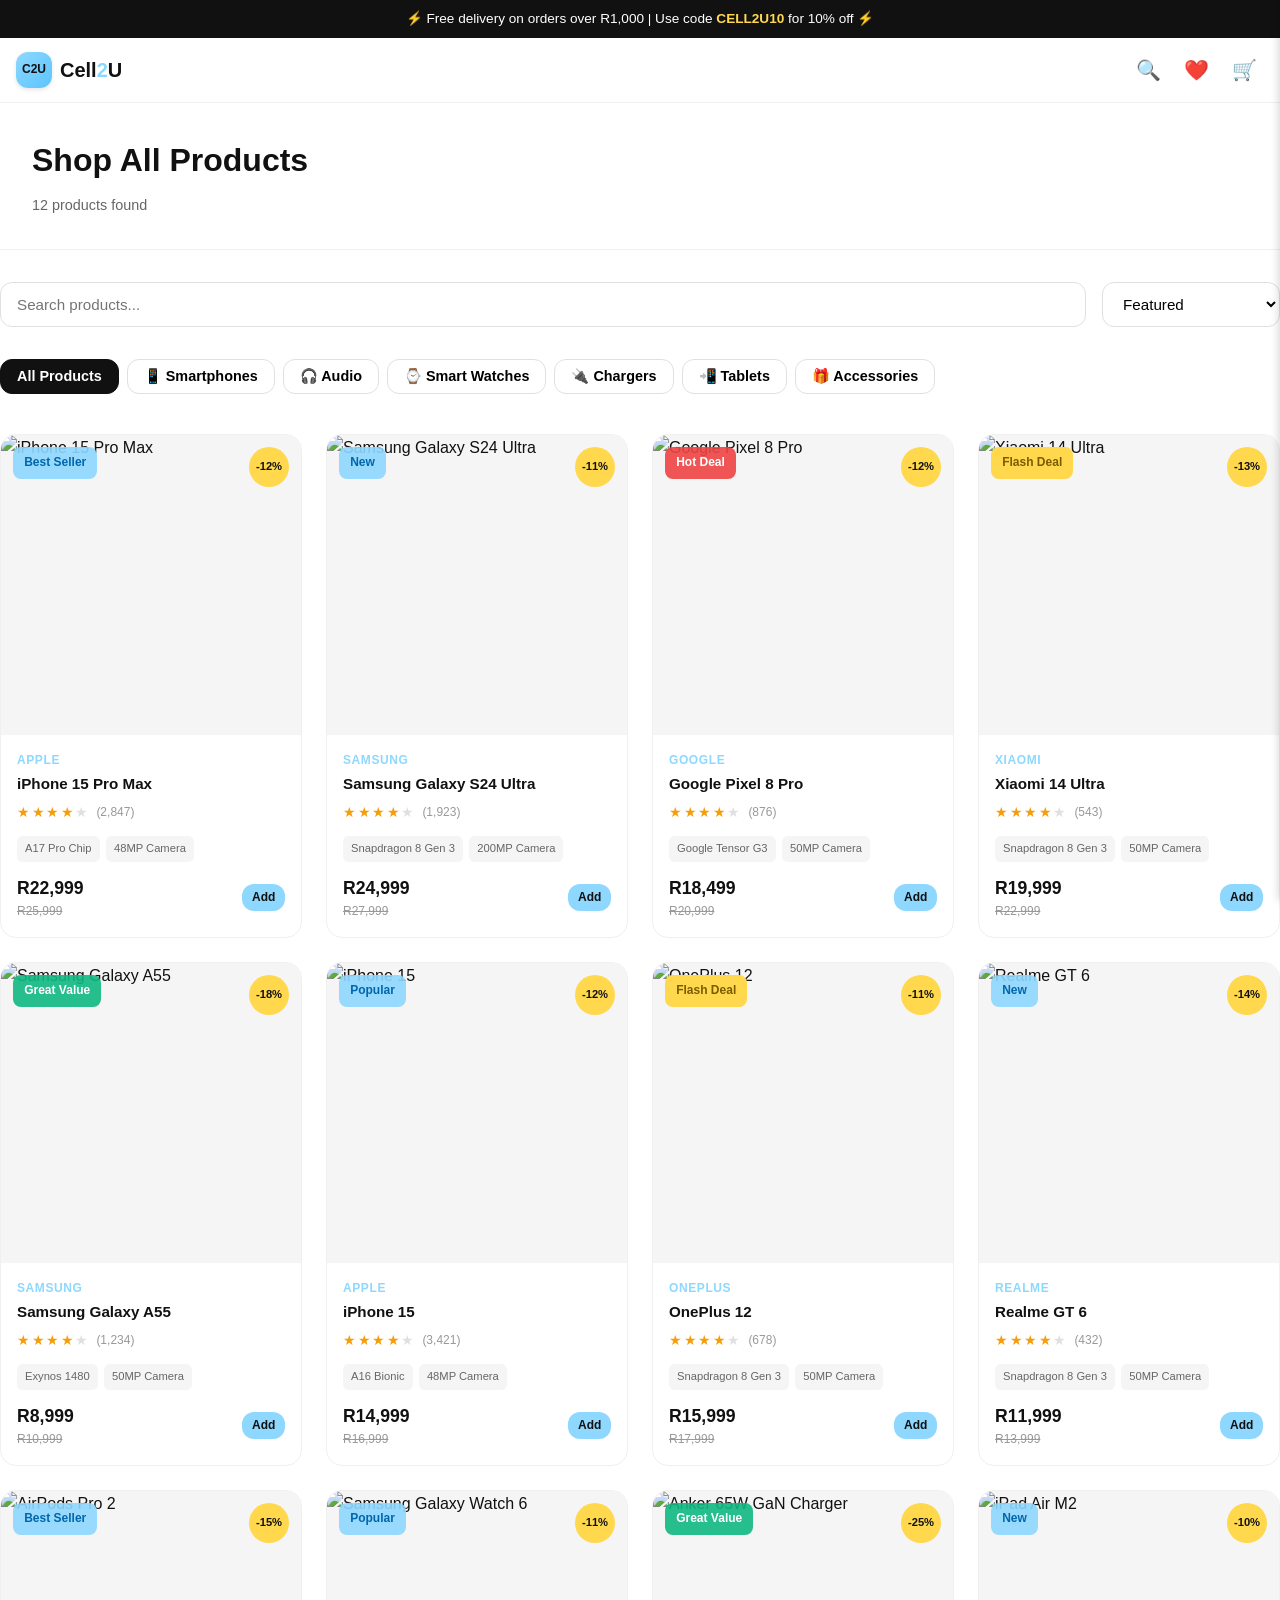
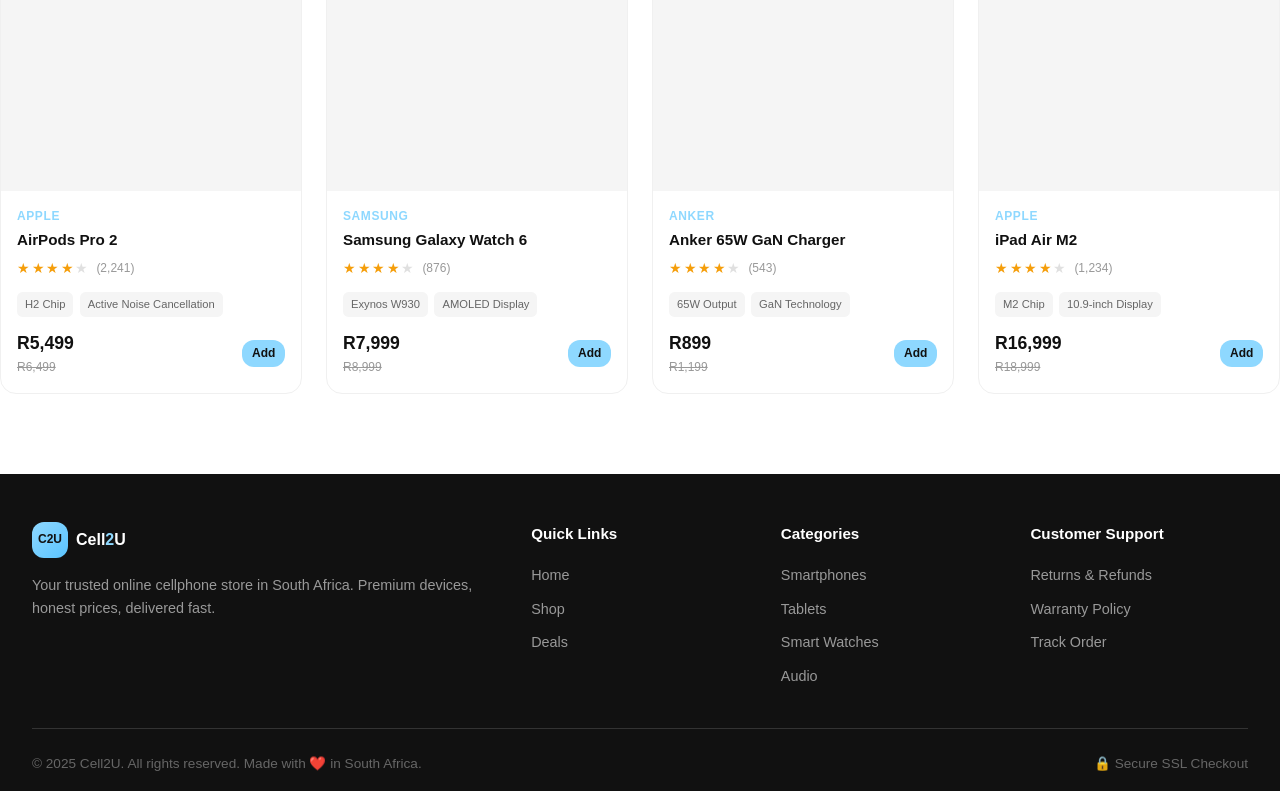
==== checkout.html @ 6183c6ac "Add vanilla Cell2U storefront for GitHub Pages" ====
<!DOCTYPE html>
<html lang="en">
<head>
  <meta charset="UTF-8">
  <meta name="viewport" content="width=device-width, initial-scale=1.0">
  <title>Checkout | Cell2U</title>
  <link rel="stylesheet" href="css/styles.css">
</head>
<body style="background-color:#F8F9FB;">

  <!-- Checkout Header -->
  <div class="checkout-header">
    <div class="container" style="display:flex; justify-content:space-between; align-items:center;">
      <a href="index.html" class="logo">
        <div class="logo-icon">C2U</div>
        <span class="logo-text">Cell<span class="highlight">2</span>U</span>
      </a>
      <a href="shop.html" style="font-size:0.9rem; font-weight:600; color:var(--text-grey); text-decoration:none;">← Back to Shop</a>
    </div>
  </div>

  <div class="container checkout-container">
    <h1>Checkout</h1>

    <!-- Step indicator -->
    <div class="step-indicator">
      <div class="step">
        <div class="step-circle active">1</div>
        <div class="step-label active">Details</div>
        <div class="step-connector"></div>
      </div>
      <div class="step">
        <div class="step-circle inactive">2</div>
        <div class="step-label">Shipping</div>
        <div class="step-connector"></div>
      </div>
      <div class="step">
        <div class="step-circle inactive">3</div>
        <div class="step-label">Payment</div>
        <div class="step-connector"></div>
      </div>
      <div class="step">
        <div class="step-circle inactive">4</div>
        <div class="step-label">Review</div>
      </div>
    </div>

    <div class="checkout-grid">
      <!-- Form container -->
      <div class="checkout-form" id="checkout-form-container">
        <!-- Step 1: Details -->
        <div class="checkout-step-content" id="step-1">
          <div class="form-section-title">Customer Details</div>
          <div class="form-row-2">
            <div class="form-group">
              <label>First Name</label>
              <input type="text" placeholder="John" required>
            </div>
            <div class="form-group">
              <label>Last Name</label>
              <input type="text" placeholder="Doe" required>
            </div>
          </div>
          <div class="form-group">
            <label>Email Address</label>
            <input type="email" placeholder="john@email.com" required>
          </div>
          <div class="form-group">
            <label>Phone Number</label>
            <input type="tel" placeholder="+27 82 123 4567" required>
          </div>
        </div>

        <!-- Step 2: Shipping -->
        <div class="checkout-step-content" id="step-2" style="display:none;">
          <div class="form-section-title">Shipping Address</div>
          <div class="form-group">
            <label>Street Address</label>
            <input type="text" placeholder="123 Main Street">
          </div>
          <div class="form-row-2">
            <div class="form-group">
              <label>City</label>
              <input type="text" placeholder="Johannesburg">
            </div>
            <div class="form-group">
              <label>Province</label>
              <select style="width:100%; padding:0.75rem; border:1px solid var(--border-grey); border-radius:0.75rem; background:white;">
                <option>Gauteng</option>
                <option>Western Cape</option>
                <option>KwaZulu-Natal</option>
                <option>Eastern Cape</option>
              </select>
            </div>
          </div>
          <div class="form-group">
            <label>Postal Code</label>
            <input type="text" placeholder="2000">
          </div>
        </div>

        <!-- Step 3: Payment Simulation -->
        <div class="checkout-step-content" id="step-3" style="display:none;">
          <div class="form-section-title">Payment Information (Simulation)</div>
          <div class="form-group">
            <label>Card Number</label>
            <input type="text" placeholder="4242 4242 4242 4242">
          </div>
          <div class="form-row-2">
            <div class="form-group">
              <label>Expiry Date</label>
              <input type="text" placeholder="MM/YY">
            </div>
            <div class="form-group">
              <label>CVV</label>
              <input type="text" placeholder="123">
            </div>
          </div>
          <div style="background:#dcfce7; color:#16a34a; padding:0.75rem; border-radius:0.75rem; font-size:0.85rem; margin-top:1rem;">
            🔒 Secure SSL Simulation. No real charges will be made.
          </div>
        </div>

        <!-- Step 4: Review -->
        <div class="checkout-step-content" id="step-4" style="display:none;">
          <div class="form-section-title">Order Review</div>
          <p style="color:var(--text-grey); font-size:0.9rem; margin-bottom:1rem;">Please review your items and details before placing your order.</p>
          <div style="background:#f9f9f9; padding:1rem; border-radius:0.75rem; font-size:0.9rem;">
            <p><strong>Delivery:</strong> Standard Nationwide Delivery (2–4 business days)</p>
            <p><strong>Payment Method:</strong> Simulated Credit Card</p>
          </div>
        </div>

        <!-- Actions -->
        <div class="checkout-actions">
          <button class="btn btn-secondary" id="checkout-back-btn" style="display:none;">Back</button>
          <button class="btn btn-primary" id="checkout-next-btn">Continue</button>
        </div>
      </div>

      <!-- Summary sidebar -->
      <div class="checkout-summary">
        <div class="summary-title">Order Summary</div>
        <div class="summary-items" id="checkout-summary-items"></div>
        <div class="summary-divider"></div>
        <div class="summary-row"><span>Subtotal</span><span id="checkout-subtotal">R0</span></div>
        <div class="summary-row"><span>Shipping</span><span id="checkout-shipping">R0</span></div>
        <div class="summary-row total"><span>Total</span><span id="checkout-total">R0</span></div>
      </div>
    </div>
  </div>

  <script src="js/app.js"></script>
</body>
</html>
---- css/styles.css ----
/* Cell2U Vanilla HTML/CSS/JS - Clean Commerce Kinetics Design */
/* Brand Colors: Baby Blue #8ED8FF | Yellow #FFD84D | Dark #111111 */

:root {
  --primary-blue: #8ED8FF;
  --primary-blue-dark: #6CCFFF;
  --accent-yellow: #FFD84D;
  --dark: #111111;
  --light-grey: #F8F9FB;
  --border-grey: #E0E0E0;
  --text-grey: #666666;
  --success-green: #10B981;
  --warning-orange: #F59E0B;
  --error-red: #EF4444;
  --font-display: 'Segoe UI', Tahoma, Geneva, Verdana, sans-serif;
  --font-body: -apple-system, BlinkMacSystemFont, 'Segoe UI', Roboto, sans-serif;
}

* {
  margin: 0;
  padding: 0;
  box-sizing: border-box;
}

html {
  scroll-behavior: smooth;
}

body {
  font-family: var(--font-body);
  color: var(--dark);
  background-color: #ffffff;
  line-height: 1.6;
}

/* ===== UTILITIES ===== */
.container {
  max-width: 1280px;
  margin: 0 auto;
  padding: 0 1rem;
}

@media (min-width: 640px) {
  .container {
    padding: 0 1.5rem;
  }
}

@media (min-width: 1024px) {
  .container {
    padding: 0 2rem;
  }
}

.btn {
  display: inline-flex;
  align-items: center;
  gap: 0.5rem;
  padding: 0.75rem 1.5rem;
  border: none;
  border-radius: 0.75rem;
  font-weight: 600;
  cursor: pointer;
  transition: all 0.2s ease;
  text-decoration: none;
  font-size: 0.95rem;
}

.btn:active {
  transform: scale(0.97);
}

.btn-primary {
  background-color: var(--primary-blue);
  color: var(--dark);
}

.btn-primary:hover {
  background-color: var(--primary-blue-dark);
}

.btn-dark {
  background-color: var(--dark);
  color: white;
}

.btn-dark:hover {
  background-color: #2B2B2B;
}

.btn-yellow {
  background-color: var(--accent-yellow);
  color: var(--dark);
}

.btn-yellow:hover {
  background-color: #FFC107;
}

.btn-sm {
  padding: 0.5rem 1rem;
  font-size: 0.85rem;
}

.text-center {
  text-align: center;
}

.flex {
  display: flex;
}

.flex-col {
  flex-direction: column;
}

.items-center {
  align-items: center;
}

.justify-between {
  justify-content: space-between;
}

.gap-2 {
  gap: 0.5rem;
}

.gap-3 {
  gap: 0.75rem;
}

.gap-4 {
  gap: 1rem;
}

.mb-2 {
  margin-bottom: 0.5rem;
}

.mb-3 {
  margin-bottom: 0.75rem;
}

.mb-4 {
  margin-bottom: 1rem;
}

.mb-6 {
  margin-bottom: 1.5rem;
}

.mt-4 {
  margin-top: 1rem;
}

.py-4 {
  padding: 1rem 0;
}

.py-8 {
  padding: 2rem 0;
}

.py-12 {
  padding: 3rem 0;
}

.px-4 {
  padding: 0 1rem;
}

.rounded {
  border-radius: 0.5rem;
}

.rounded-lg {
  border-radius: 0.75rem;
}

.rounded-xl {
  border-radius: 1rem;
}

.rounded-2xl {
  border-radius: 1.25rem;
}

.shadow-sm {
  box-shadow: 0 1px 2px rgba(0, 0, 0, 0.05);
}

.shadow {
  box-shadow: 0 1px 3px rgba(0, 0, 0, 0.1);
}

.shadow-lg {
  box-shadow: 0 10px 15px rgba(0, 0, 0, 0.1);
}

.hidden {
  display: none !important;
}

.line-clamp-2 {
  display: -webkit-box;
  -webkit-line-clamp: 2;
  -webkit-box-orient: vertical;
  overflow: hidden;
}

/* ===== HEADER / NAVBAR ===== */
.announcement-bar {
  background-color: var(--dark);
  color: white;
  padding: 0.5rem;
  text-align: center;
  font-size: 0.85rem;
  display: flex;
  align-items: center;
  justify-content: center;
  gap: 0.5rem;
}

.announcement-bar .highlight {
  color: var(--accent-yellow);
  font-weight: 700;
}

nav {
  position: sticky;
  top: 0;
  z-index: 50;
  background-color: white;
  border-bottom: 1px solid #f0f0f0;
  transition: all 0.3s ease;
}

nav.scrolled {
  box-shadow: 0 2px 8px rgba(0, 0, 0, 0.08);
}

.navbar {
  display: flex;
  align-items: center;
  justify-content: space-between;
  height: 4rem;
  padding: 0 1rem;
}

.logo {
  display: flex;
  align-items: center;
  gap: 0.5rem;
  text-decoration: none;
  color: var(--dark);
  font-weight: 900;
  font-size: 1.25rem;
}

.logo-icon {
  width: 2.25rem;
  height: 2.25rem;
  background: linear-gradient(135deg, var(--primary-blue) 0%, #5BC4FF 100%);
  border-radius: 0.75rem;
  display: flex;
  align-items: center;
  justify-content: center;
  color: var(--dark);
  font-weight: 900;
  font-size: 0.75rem;
  box-shadow: 0 2px 4px rgba(0, 0, 0, 0.1);
}

.logo-text {
  font-family: var(--font-display);
  font-weight: 900;
}

.logo-text .highlight {
  color: var(--primary-blue);
}

.nav-links {
  display: none;
  list-style: none;
  gap: 0.5rem;
}

.nav-links.active {
  display: flex;
}

.nav-links a {
  padding: 0.5rem 1rem;
  text-decoration: none;
  color: var(--text-grey);
  font-weight: 500;
  border-radius: 0.5rem;
  transition: all 0.2s;
  font-size: 0.9rem;
}

.nav-links a:hover {
  color: var(--dark);
  background-color: #f5f5f5;
}

.nav-links a.deals {
  color: var(--dark);
}

.nav-actions {
  display: flex;
  align-items: center;
  gap: 0.5rem;
}

.nav-btn {
  width: 2.5rem;
  height: 2.5rem;
  border: none;
  background: none;
  cursor: pointer;
  display: flex;
  align-items: center;
  justify-content: center;
  font-size: 1.25rem;
  border-radius: 0.75rem;
  transition: all 0.2s;
}

.nav-btn:hover {
  background-color: #f0f0f0;
}

.cart-badge {
  position: absolute;
  top: -8px;
  right: -8px;
  background-color: var(--error-red);
  color: white;
  width: 1.25rem;
  height: 1.25rem;
  border-radius: 50%;
  display: flex;
  align-items: center;
  justify-content: center;
  font-size: 0.7rem;
  font-weight: 700;
}

.search-bar {
  display: none;
  position: absolute;
  top: 100%;
  left: 0;
  right: 0;
  background-color: white;
  padding: 1rem;
  border-bottom: 1px solid #f0f0f0;
}

.search-bar.active {
  display: block;
}

.search-bar input {
  width: 100%;
  padding: 0.75rem;
  border: 1px solid var(--border-grey);
  border-radius: 0.75rem;
  font-size: 0.95rem;
}

.mobile-menu-btn {
  display: none;
}

@media (max-width: 1024px) {
  .nav-links {
    display: none;
    position: absolute;
    top: 100%;
    left: 0;
    right: 0;
    background-color: white;
    flex-direction: column;
    border-bottom: 1px solid #f0f0f0;
    padding: 1rem;
  }

  .nav-links.active {
    display: flex;
  }

  .mobile-menu-btn {
    display: block;
  }
}

/* ===== HERO SECTION ===== */
.hero {
  background: linear-gradient(135deg, #ffffff 0%, #F0F9FF 100%);
  padding: 3rem 1rem;
  min-height: 600px;
  display: flex;
  align-items: center;
}

.hero-content {
  display: grid;
  grid-template-columns: 1fr 1fr;
  gap: 2rem;
  align-items: center;
}

.hero-text h1 {
  font-family: var(--font-display);
  font-size: 3rem;
  font-weight: 900;
  line-height: 1.1;
  margin-bottom: 1rem;
  color: var(--dark);
}

.hero-text h1 .highlight {
  color: var(--primary-blue);
}

.hero-text p {
  font-size: 1.1rem;
  color: var(--text-grey);
  margin-bottom: 2rem;
  max-width: 500px;
}

.hero-ctas {
  display: flex;
  gap: 1rem;
  margin-bottom: 2rem;
  flex-wrap: wrap;
}

.hero-badges {
  display: flex;
  gap: 0.75rem;
  flex-wrap: wrap;
}

.badge {
  display: flex;
  align-items: center;
  gap: 0.5rem;
  padding: 0.5rem 1rem;
  border-radius: 0.75rem;
  font-size: 0.85rem;
  font-weight: 600;
}

.badge-blue {
  background-color: rgba(142, 216, 255, 0.2);
  color: #0099CC;
}

.badge-green {
  background-color: rgba(16, 185, 129, 0.2);
  color: var(--success-green);
}

.badge-yellow {
  background-color: rgba(255, 216, 77, 0.3);
  color: #B8860B;
}

.hero-image {
  display: flex;
  align-items: center;
  justify-content: center;
  position: relative;
  height: 400px;
}

.hero-image img {
  max-width: 100%;
  max-height: 100%;
  object-fit: contain;
  animation: float 3s ease-in-out infinite;
}

@keyframes float {
  0%, 100% {
    transform: translateY(0px);
  }
  50% {
    transform: translateY(-8px);
  }
}

.stat-card {
  position: absolute;
  background-color: white;
  border-radius: 1rem;
  padding: 0.75rem;
  box-shadow: 0 4px 12px rgba(0, 0, 0, 0.1);
  border: 1px solid #f0f0f0;
  display: flex;
  align-items: center;
  gap: 0.5rem;
  font-size: 0.85rem;
}

.stat-card.top-left {
  top: 20px;
  left: 0;
  animation: float-delay 3.5s ease-in-out infinite;
}

.stat-card.bottom-right {
  bottom: 20px;
  right: 0;
  animation: float-delay-2 4s ease-in-out infinite;
}

.stat-card.deal {
  background-color: var(--accent-yellow);
  color: var(--dark);
  right: 20px;
  top: 50%;
  transform: translateY(-50%);
  animation: float 3s ease-in-out infinite;
}

@keyframes float-delay {
  0%, 100% {
    transform: translateY(0px);
  }
  50% {
    transform: translateY(-8px);
  }
}

@keyframes float-delay-2 {
  0%, 100% {
    transform: translateY(0px);
  }
  50% {
    transform: translateY(-8px);
  }
}

@media (max-width: 768px) {
  .hero-content {
    grid-template-columns: 1fr;
  }

  .hero-text h1 {
    font-size: 2rem;
  }

  .hero-image {
    height: 300px;
  }
}

/* ===== TRUST BAR ===== */
.trust-bar {
  background-color: white;
  border-bottom: 1px solid #f0f0f0;
  padding: 1rem;
}

.trust-items {
  display: flex;
  gap: 2rem;
  overflow-x: auto;
  padding: 0 1rem;
}

.trust-item {
  display: flex;
  align-items: center;
  gap: 0.5rem;
  white-space: nowrap;
  font-size: 0.85rem;
  font-weight: 500;
  color: var(--text-grey);
  flex-shrink: 0;
}

.trust-item-icon {
  font-size: 1.1rem;
}

/* ===== SECTION HEADER ===== */
.section-header {
  display: flex;
  align-items: flex-end;
  justify-content: space-between;
  margin-bottom: 2rem;
}

.section-header-text h2 {
  font-family: var(--font-display);
  font-size: 2rem;
  font-weight: 900;
  color: var(--dark);
  margin-bottom: 0.5rem;
}

.section-label {
  display: flex;
  align-items: center;
  gap: 0.5rem;
  font-size: 0.75rem;
  font-weight: 700;
  color: var(--primary-blue);
  text-transform: uppercase;
  letter-spacing: 0.05em;
  margin-bottom: 0.5rem;
}

.section-header-action {
  display: flex;
  align-items: center;
  gap: 0.5rem;
  text-decoration: none;
  color: var(--text-grey);
  font-weight: 600;
  font-size: 0.9rem;
  transition: all 0.2s;
}

.section-header-action:hover {
  color: var(--primary-blue);
}

/* ===== PRODUCT GRID ===== */
.grid {
  display: grid;
  gap: 1.5rem;
}

.grid-2 {
  grid-template-columns: repeat(auto-fill, minmax(250px, 1fr));
}

.grid-3 {
  grid-template-columns: repeat(auto-fill, minmax(300px, 1fr));
}

.grid-4 {
  grid-template-columns: repeat(auto-fill, minmax(280px, 1fr));
}

@media (max-width: 768px) {
  .grid-2,
  .grid-3,
  .grid-4 {
    grid-template-columns: repeat(2, 1fr);
  }
}

@media (max-width: 480px) {
  .grid-2,
  .grid-3,
  .grid-4 {
    grid-template-columns: 1fr;
  }
}

/* ===== PRODUCT CARD ===== */
.product-card {
  background-color: white;
  border: 1px solid #f0f0f0;
  border-radius: 1rem;
  overflow: hidden;
  transition: all 0.2s;
  cursor: pointer;
  position: relative;
}

.product-card:hover {
  transform: translateY(-4px);
  box-shadow: 0 10px 20px rgba(0, 0, 0, 0.1);
}

.product-image {
  position: relative;
  aspect-ratio: 1;
  background-color: #f5f5f5;
  overflow: hidden;
  display: flex;
  align-items: center;
  justify-content: center;
}

.product-image img {
  width: 100%;
  height: 100%;
  object-fit: cover;
  transition: transform 0.3s;
}

.product-card:hover .product-image img {
  transform: scale(1.05);
}

.product-badge {
  position: absolute;
  top: 0.75rem;
  left: 0.75rem;
  padding: 0.4rem 0.7rem;
  border-radius: 0.5rem;
  font-size: 0.75rem;
  font-weight: 700;
  display: flex;
  align-items: center;
  gap: 0.25rem;
}

.badge-blue-bg {
  background-color: rgba(142, 216, 255, 0.9);
  color: #0066AA;
}

.badge-red-bg {
  background-color: rgba(239, 68, 68, 0.9);
  color: white;
}

.badge-green-bg {
  background-color: rgba(16, 185, 129, 0.9);
  color: white;
}

.badge-yellow-bg {
  background-color: var(--accent-yellow);
  color: #7A5C00;
}

.product-discount {
  position: absolute;
  top: 0.75rem;
  right: 0.75rem;
  width: 2.5rem;
  height: 2.5rem;
  background-color: var(--accent-yellow);
  border-radius: 50%;
  display: flex;
  align-items: center;
  justify-content: center;
  font-size: 0.7rem;
  font-weight: 900;
  color: var(--dark);
}

.product-wishlist {
  position: absolute;
  top: 3.5rem;
  right: 0.75rem;
  width: 2rem;
  height: 2rem;
  background-color: rgba(255, 255, 255, 0.8);
  border: none;
  border-radius: 50%;
  cursor: pointer;
  display: flex;
  align-items: center;
  justify-content: center;
  font-size: 1rem;
  opacity: 0;
  transition: all 0.2s;
}

.product-card:hover .product-wishlist {
  opacity: 1;
}

.product-wishlist:hover {
  background-color: rgba(239, 68, 68, 0.1);
  color: var(--error-red);
}

.product-wishlist.active {
  background-color: rgba(239, 68, 68, 0.1);
  color: var(--error-red);
}

.product-info {
  padding: 1rem;
}

.product-brand {
  font-size: 0.75rem;
  font-weight: 700;
  color: var(--primary-blue);
  text-transform: uppercase;
  letter-spacing: 0.05em;
  margin-bottom: 0.25rem;
}

.product-name {
  font-family: var(--font-display);
  font-weight: 700;
  font-size: 0.95rem;
  color: var(--dark);
  margin-bottom: 0.5rem;
  line-height: 1.3;
}

.product-rating {
  display: flex;
  align-items: center;
  gap: 0.5rem;
  margin-bottom: 0.75rem;
  font-size: 0.85rem;
}

.stars {
  display: flex;
  gap: 0.1rem;
}

.star {
  font-size: 0.85rem;
}

.star.filled {
  color: var(--warning-orange);
}

.star.empty {
  color: #e0e0e0;
}

.product-specs {
  display: flex;
  flex-wrap: wrap;
  gap: 0.4rem;
  margin-bottom: 0.75rem;
}

.spec-tag {
  font-size: 0.7rem;
  background-color: #f5f5f5;
  color: var(--text-grey);
  padding: 0.25rem 0.5rem;
  border-radius: 0.35rem;
}

.product-footer {
  display: flex;
  align-items: center;
  justify-content: space-between;
  gap: 0.5rem;
}

.product-price {
  display: flex;
  flex-direction: column;
}

.price-current {
  font-family: var(--font-display);
  font-weight: 900;
  font-size: 1.1rem;
  color: var(--dark);
}

.price-original {
  font-size: 0.75rem;
  color: #999;
  text-decoration: line-through;
}

.product-add-btn {
  padding: 0.4rem 0.6rem;
  font-size: 0.75rem;
  white-space: nowrap;
}

/* ===== CATEGORIES SECTION ===== */
.categories-grid {
  display: grid;
  grid-template-columns: repeat(auto-fit, minmax(140px, 1fr));
  gap: 1rem;
}

.category-card {
  text-align: center;
  padding: 1.5rem 1rem;
  border-radius: 1rem;
  cursor: pointer;
  transition: all 0.2s;
  border: 2px solid transparent;
}

.category-card:hover {
  transform: translateY(-2px);
}

.category-icon {
  font-size: 2.5rem;
  margin-bottom: 0.5rem;
}

.category-name {
  font-weight: 600;
  font-size: 0.9rem;
  color: var(--dark);
}

.category-blue {
  background-color: rgba(142, 216, 255, 0.15);
}

.category-purple {
  background-color: rgba(168, 85, 247, 0.15);
}

.category-green {
  background-color: rgba(16, 185, 129, 0.15);
}

.category-yellow {
  background-color: rgba(255, 216, 77, 0.15);
}

.category-pink {
  background-color: rgba(236, 72, 153, 0.15);
}

.category-orange {
  background-color: rgba(245, 158, 11, 0.15);
}

/* ===== BRANDS SECTION ===== */
.brands-grid {
  display: grid;
  grid-template-columns: repeat(auto-fit, minmax(120px, 1fr));
  gap: 1rem;
}

.brand-item {
  display: flex;
  align-items: center;
  justify-content: center;
  padding: 1.5rem;
  background-color: #f9f9f9;
  border-radius: 1rem;
  border: 1px solid #f0f0f0;
  font-size: 2rem;
  cursor: pointer;
  transition: all 0.2s;
}

.brand-item:hover {
  background-color: #f0f0f0;
  border-color: var(--primary-blue);
}

/* ===== FLASH DEALS SECTION ===== */
.flash-deals {
  background: linear-gradient(135deg, var(--accent-yellow) 0%, #FFC107 100%);
  border-radius: 1.5rem;
  padding: 2rem;
  color: var(--dark);
  margin: 2rem 0;
}

.flash-deals-header {
  display: flex;
  align-items: center;
  justify-content: space-between;
  margin-bottom: 1.5rem;
}

.flash-deals-title {
  display: flex;
  align-items: center;
  gap: 0.75rem;
  font-family: var(--font-display);
  font-size: 1.5rem;
  font-weight: 900;
}

.countdown {
  display: flex;
  gap: 0.5rem;
  font-weight: 700;
  font-size: 0.9rem;
}

.countdown-item {
  background-color: rgba(0, 0, 0, 0.1);
  padding: 0.4rem 0.6rem;
  border-radius: 0.4rem;
  min-width: 2.5rem;
  text-align: center;
}

.flash-deals-grid {
  display: grid;
  grid-template-columns: repeat(auto-fit, minmax(200px, 1fr));
  gap: 1rem;
}

/* ===== WHY SHOP WITH US ===== */
.features-grid {
  display: grid;
  grid-template-columns: repeat(auto-fit, minmax(200px, 1fr));
  gap: 2rem;
}

.feature-card {
  text-align: center;
}

.feature-icon {
  font-size: 2.5rem;
  margin-bottom: 1rem;
}

.feature-title {
  font-family: var(--font-display);
  font-weight: 700;
  font-size: 1rem;
  margin-bottom: 0.5rem;
  color: var(--dark);
}

.feature-desc {
  font-size: 0.85rem;
  color: var(--text-grey);
  line-height: 1.5;
}

/* ===== REVIEWS SECTION ===== */
.reviews-grid {
  display: grid;
  grid-template-columns: repeat(auto-fit, minmax(250px, 1fr));
  gap: 1.5rem;
}

.review-card {
  background-color: #f9f9f9;
  padding: 1.5rem;
  border-radius: 1rem;
  border: 1px solid #f0f0f0;
}

.review-stars {
  display: flex;
  gap: 0.2rem;
  margin-bottom: 0.75rem;
}

.review-text {
  font-size: 0.9rem;
  color: var(--text-grey);
  margin-bottom: 1rem;
  line-height: 1.6;
}

.review-author {
  display: flex;
  align-items: center;
  gap: 0.75rem;
}

.review-avatar {
  width: 2.5rem;
  height: 2.5rem;
  border-radius: 50%;
  background-color: var(--primary-blue);
  display: flex;
  align-items: center;
  justify-content: center;
  color: white;
  font-weight: 700;
  font-size: 0.9rem;
}

.review-info h4 {
  font-weight: 700;
  font-size: 0.9rem;
  margin-bottom: 0.2rem;
}

.review-info p {
  font-size: 0.75rem;
  color: #999;
}

/* ===== NEWSLETTER SECTION ===== */
.newsletter {
  background: linear-gradient(135deg, var(--primary-blue) 0%, #5BC4FF 100%);
  border-radius: 1.5rem;
  padding: 3rem 2rem;
  text-align: center;
  color: var(--dark);
  margin: 3rem 0;
}

.newsletter h2 {
  font-family: var(--font-display);
  font-size: 1.8rem;
  font-weight: 900;
  margin-bottom: 0.5rem;
}

.newsletter p {
  margin-bottom: 1.5rem;
  opacity: 0.9;
}

.newsletter-form {
  display: flex;
  gap: 0.5rem;
  max-width: 500px;
  margin: 0 auto;
  flex-wrap: wrap;
  justify-content: center;
}

.newsletter-form input {
  flex: 1;
  min-width: 250px;
  padding: 0.75rem 1rem;
  border: none;
  border-radius: 0.75rem;
  font-size: 0.95rem;
}

.newsletter-form button {
  padding: 0.75rem 1.5rem;
}

/* ===== APP BANNER ===== */
.app-banner {
  background-color: var(--dark);
  border-radius: 1.5rem;
  padding: 2rem;
  color: white;
  display: grid;
  grid-template-columns: 1fr 1fr;
  gap: 2rem;
  align-items: center;
  margin: 3rem 0;
}

.app-banner-text h3 {
  font-family: var(--font-display);
  font-size: 1.5rem;
  font-weight: 900;
  margin-bottom: 0.5rem;
}

.app-banner-text p {
  opacity: 0.9;
  margin-bottom: 1rem;
}

.app-buttons {
  display: flex;
  gap: 0.75rem;
  flex-wrap: wrap;
}

.app-button {
  display: flex;
  align-items: center;
  gap: 0.5rem;
  padding: 0.6rem 1rem;
  background-color: white;
  color: var(--dark);
  border: none;
  border-radius: 0.5rem;
  cursor: pointer;
  font-weight: 600;
  font-size: 0.85rem;
  transition: all 0.2s;
}

.app-button:hover {
  background-color: #f0f0f0;
}

.app-image {
  text-align: center;
  font-size: 4rem;
}

@media (max-width: 768px) {
  .app-banner {
    grid-template-columns: 1fr;
  }

  .app-image {
    display: none;
  }
}

/* ===== CONTACT SECTION ===== */
.contact-section {
  padding: 3rem 0;
}

.contact-grid {
  display: grid;
  grid-template-columns: 1fr 1fr;
  gap: 2rem;
  margin-bottom: 2rem;
}

.contact-info-list {
  display: flex;
  flex-direction: column;
  gap: 1rem;
}

.contact-info-item {
  display: flex;
  gap: 1rem;
  padding: 1rem;
  background-color: #f9f9f9;
  border-radius: 1rem;
  border: 1px solid #f0f0f0;
  transition: all 0.2s;
}

.contact-info-item:hover {
  background-color: rgba(142, 216, 255, 0.1);
  border-color: var(--primary-blue);
}

.contact-icon {
  font-size: 1.5rem;
  width: 2.5rem;
  height: 2.5rem;
  display: flex;
  align-items: center;
  justify-content: center;
  border-radius: 0.75rem;
  flex-shrink: 0;
}

.contact-icon.email {
  background-color: rgba(142, 216, 255, 0.2);
  color: #0099CC;
}

.contact-icon.phone {
  background-color: rgba(16, 185, 129, 0.2);
  color: var(--success-green);
}

.contact-icon.whatsapp {
  background-color: rgba(255, 216, 77, 0.2);
  color: #B8860B;
}

.contact-icon.hours {
  background-color: rgba(168, 85, 247, 0.2);
  color: #9333EA;
}

.contact-text h4 {
  font-weight: 700;
  font-size: 0.9rem;
  margin-bottom: 0.25rem;
}

.contact-text p {
  font-size: 0.85rem;
  color: var(--text-grey);
}

.contact-text a {
  color: var(--primary-blue);
  text-decoration: none;
  font-weight: 600;
}

.contact-text a:hover {
  text-decoration: underline;
}

.contact-form {
  background-color: #f9f9f9;
  border-radius: 1.5rem;
  padding: 1.5rem;
}

.form-group {
  margin-bottom: 1rem;
}

.form-group label {
  display: block;
  font-weight: 600;
  font-size: 0.85rem;
  margin-bottom: 0.4rem;
  color: var(--text-grey);
}

.form-group input,
.form-group textarea {
  width: 100%;
  padding: 0.75rem;
  border: 1px solid var(--border-grey);
  border-radius: 0.75rem;
  font-size: 0.95rem;
  font-family: var(--font-body);
}

.form-group textarea {
  resize: vertical;
  min-height: 100px;
}

.form-group input:focus,
.form-group textarea:focus {
  outline: none;
  border-color: var(--primary-blue);
  box-shadow: 0 0 0 3px rgba(142, 216, 255, 0.1);
}

.form-row {
  display: grid;
  grid-template-columns: 1fr 1fr;
  gap: 1rem;
}

@media (max-width: 768px) {
  .contact-grid {
    grid-template-columns: 1fr;
  }

  .form-row {
    grid-template-columns: 1fr;
  }
}

/* ===== FOOTER ===== */
footer {
  background-color: var(--dark);
  color: #999;
  padding: 3rem 0 1rem;
  margin-top: 3rem;
}

.footer-grid {
  display: grid;
  grid-template-columns: repeat(auto-fit, minmax(200px, 1fr));
  gap: 2rem;
  margin-bottom: 2rem;
}

.footer-section h4 {
  color: white;
  font-weight: 700;
  margin-bottom: 1rem;
  font-size: 0.95rem;
}

.footer-section ul {
  list-style: none;
}

.footer-section ul li {
  margin-bottom: 0.5rem;
}

.footer-section ul a {
  color: #999;
  text-decoration: none;
  font-size: 0.9rem;
  transition: all 0.2s;
}

.footer-section ul a:hover {
  color: white;
}

.footer-brand {
  display: flex;
  align-items: center;
  gap: 0.5rem;
  margin-bottom: 1rem;
}

.footer-logo-icon {
  width: 2.25rem;
  height: 2.25rem;
  background: linear-gradient(135deg, var(--primary-blue) 0%, #5BC4FF 100%);
  border-radius: 0.75rem;
  display: flex;
  align-items: center;
  justify-content: center;
  color: var(--dark);
  font-weight: 900;
  font-size: 0.75rem;
}

.footer-logo-text {
  font-weight: 900;
  color: white;
}

.footer-desc {
  font-size: 0.9rem;
  margin-bottom: 1rem;
  color: #999;
}

.footer-contact {
  display: flex;
  flex-direction: column;
  gap: 0.5rem;
  font-size: 0.9rem;
}

.footer-contact a {
  color: #999;
  text-decoration: none;
  transition: all 0.2s;
}

.footer-contact a:hover {
  color: white;
}

.footer-bottom {
  border-top: 1px solid #333;
  padding-top: 1.5rem;
  display: flex;
  justify-content: space-between;
  align-items: center;
  flex-wrap: wrap;
  gap: 1rem;
}

.footer-copyright {
  font-size: 0.85rem;
  color: #666;
}

.footer-socials {
  display: flex;
  gap: 1rem;
}

.social-link {
  width: 2rem;
  height: 2rem;
  display: flex;
  align-items: center;
  justify-content: center;
  background-color: #222;
  border-radius: 50%;
  color: #999;
  text-decoration: none;
  transition: all 0.2s;
  font-size: 1rem;
}

.social-link:hover {
  background-color: var(--primary-blue);
  color: var(--dark);
}

/* ===== CART DRAWER ===== */
.cart-drawer {
  position: fixed;
  right: -400px;
  top: 0;
  width: 400px;
  height: 100vh;
  background-color: white;
  box-shadow: -2px 0 8px rgba(0, 0, 0, 0.15);
  z-index: 1000;
  transition: right 0.3s ease;
  display: flex;
  flex-direction: column;
  overflow-y: auto;
}

.cart-drawer.active {
  right: 0;
}

.cart-drawer-header {
  padding: 1.5rem;
  border-bottom: 1px solid #f0f0f0;
  display: flex;
  justify-content: space-between;
  align-items: center;
}

.cart-drawer-header h2 {
  font-family: var(--font-display);
  font-size: 1.25rem;
  font-weight: 900;
}

.cart-close-btn {
  background: none;
  border: none;
  font-size: 1.5rem;
  cursor: pointer;
  color: var(--text-grey);
}

.cart-items {
  flex: 1;
  overflow-y: auto;
  padding: 1rem;
}

.cart-item {
  display: flex;
  gap: 1rem;
  padding: 1rem;
  background-color: #f9f9f9;
  border-radius: 0.75rem;
  margin-bottom: 0.75rem;
}

.cart-item-image {
  width: 80px;
  height: 80px;
  background-color: #f0f0f0;
  border-radius: 0.5rem;
  overflow: hidden;
  flex-shrink: 0;
}

.cart-item-image img {
  width: 100%;
  height: 100%;
  object-fit: cover;
}

.cart-item-info {
  flex: 1;
}

.cart-item-name {
  font-weight: 700;
  font-size: 0.9rem;
  margin-bottom: 0.25rem;
}

.cart-item-price {
  font-size: 0.85rem;
  color: var(--text-grey);
  margin-bottom: 0.5rem;
}

.cart-item-qty {
  display: flex;
  align-items: center;
  gap: 0.5rem;
  width: fit-content;
}

.qty-btn {
  width: 1.5rem;
  height: 1.5rem;
  border: 1px solid var(--border-grey);
  background-color: white;
  border-radius: 0.35rem;
  cursor: pointer;
  display: flex;
  align-items: center;
  justify-content: center;
  font-size: 0.8rem;
}

.qty-btn:hover {
  background-color: #f0f0f0;
}

.cart-empty {
  display: flex;
  flex-direction: column;
  align-items: center;
  justify-content: center;
  height: 100%;
  text-align: center;
  color: var(--text-grey);
}

.cart-empty-icon {
  font-size: 3rem;
  margin-bottom: 1rem;
}

.cart-footer {
  border-top: 1px solid #f0f0f0;
  padding: 1.5rem;
}

.cart-summary {
  margin-bottom: 1rem;
}

.summary-row {
  display: flex;
  justify-content: space-between;
  margin-bottom: 0.5rem;
  font-size: 0.9rem;
}

.summary-row.total {
  border-top: 1px solid #f0f0f0;
  padding-top: 0.5rem;
  font-weight: 700;
  font-size: 1rem;
}

.cart-checkout-btn {
  width: 100%;
}

.cart-overlay {
  position: fixed;
  top: 0;
  left: 0;
  right: 0;
  bottom: 0;
  background-color: rgba(0, 0, 0, 0.5);
  z-index: 999;
  display: none;
}

.cart-overlay.active {
  display: block;
}

@media (max-width: 768px) {
  .cart-drawer {
    width: 100%;
    right: -100%;
  }
}

/* ===== SHOP PAGE ===== */
.shop-header {
  background-color: white;
  border-bottom: 1px solid #f0f0f0;
  padding: 2rem 0;
  margin-bottom: 2rem;
}

.shop-header h1 {
  font-family: var(--font-display);
  font-size: 2rem;
  font-weight: 900;
  margin-bottom: 0.5rem;
}

.shop-filters {
  display: flex;
  gap: 1rem;
  margin-bottom: 2rem;
  flex-wrap: wrap;
}

.search-input {
  flex: 1;
  min-width: 250px;
  padding: 0.75rem 1rem;
  border: 1px solid var(--border-grey);
  border-radius: 0.75rem;
  font-size: 0.95rem;
}

.sort-select {
  padding: 0.75rem 1rem;
  border: 1px solid var(--border-grey);
  border-radius: 0.75rem;
  font-size: 0.95rem;
  background-color: white;
  cursor: pointer;
}

.category-pills {
  display: flex;
  gap: 0.5rem;
  margin-bottom: 2rem;
  overflow-x: auto;
  padding-bottom: 0.5rem;
}

.pill {
  padding: 0.5rem 1rem;
  border: 1px solid var(--border-grey);
  background-color: white;
  border-radius: 0.75rem;
  cursor: pointer;
  white-space: nowrap;
  font-weight: 600;
  font-size: 0.9rem;
  transition: all 0.2s;
}

.pill:hover {
  border-color: var(--primary-blue);
}

.pill.active {
  background-color: var(--dark);
  color: white;
  border-color: var(--dark);
}

/* ===== PRODUCT DETAIL PAGE ===== */
.product-detail {
  padding: 2rem 0;
}

.breadcrumb {
  display: flex;
  gap: 0.5rem;
  margin-bottom: 2rem;
  font-size: 0.85rem;
  color: var(--text-grey);
}

.breadcrumb a {
  color: var(--primary-blue);
  text-decoration: none;
}

.breadcrumb a:hover {
  text-decoration: underline;
}

.product-detail-grid {
  display: grid;
  grid-template-columns: 1fr 1fr;
  gap: 3rem;
  margin-bottom: 3rem;
}

.product-gallery {
  display: flex;
  flex-direction: column;
  gap: 1rem;
}

.product-main-image {
  width: 100%;
  aspect-ratio: 1;
  background-color: #f5f5f5;
  border-radius: 1.5rem;
  overflow: hidden;
  display: flex;
  align-items: center;
  justify-content: center;
}

.product-main-image img {
  width: 100%;
  height: 100%;
  object-fit: cover;
}

.product-thumbnails {
  display: flex;
  gap: 0.75rem;
}

.thumbnail {
  width: 80px;
  height: 80px;
  background-color: #f5f5f5;
  border: 2px solid transparent;
  border-radius: 0.75rem;
  overflow: hidden;
  cursor: pointer;
  transition: all 0.2s;
}

.thumbnail:hover {
  border-color: var(--primary-blue);
}

.thumbnail.active {
  border-color: var(--primary-blue);
}

.thumbnail img {
  width: 100%;
  height: 100%;
  object-fit: cover;
}

.product-details-section {
  display: flex;
  flex-direction: column;
}

.product-detail-brand {
  font-size: 0.75rem;
  font-weight: 700;
  color: var(--primary-blue);
  text-transform: uppercase;
  letter-spacing: 0.05em;
  margin-bottom: 0.5rem;
}

.product-detail-name {
  font-family: var(--font-display);
  font-size: 2rem;
  font-weight: 900;
  margin-bottom: 1rem;
}

.product-detail-rating {
  display: flex;
  align-items: center;
  gap: 1rem;
  margin-bottom: 1.5rem;
}

.product-detail-price {
  display: flex;
  align-items: baseline;
  gap: 1rem;
  padding: 1rem;
  background-color: #f9f9f9;
  border-radius: 1rem;
  margin-bottom: 1.5rem;
}

.price-main {
  font-family: var(--font-display);
  font-size: 2rem;
  font-weight: 900;
}

.price-old {
  font-size: 1rem;
  color: #999;
  text-decoration: line-through;
}

.price-save {
  padding: 0.25rem 0.75rem;
  background-color: var(--accent-yellow);
  color: var(--dark);
  border-radius: 0.5rem;
  font-size: 0.85rem;
  font-weight: 700;
}

.product-detail-desc {
  color: var(--text-grey);
  margin-bottom: 1.5rem;
  line-height: 1.6;
}

.product-specs-list {
  display: flex;
  flex-wrap: wrap;
  gap: 0.5rem;
  margin-bottom: 1.5rem;
}

.spec-item {
  padding: 0.5rem 1rem;
  background-color: white;
  border: 1px solid var(--border-grey);
  border-radius: 0.75rem;
  font-size: 0.85rem;
  font-weight: 500;
}

.quantity-selector {
  display: flex;
  align-items: center;
  gap: 1rem;
  margin-bottom: 1.5rem;
}

.quantity-selector label {
  font-weight: 600;
  font-size: 0.9rem;
}

.quantity-input {
  display: flex;
  align-items: center;
  gap: 0.5rem;
  background-color: white;
  border: 1px solid var(--border-grey);
  border-radius: 0.75rem;
  padding: 0.25rem;
}

.quantity-input button {
  width: 2rem;
  height: 2rem;
  border: none;
  background: none;
  cursor: pointer;
  display: flex;
  align-items: center;
  justify-content: center;
  font-size: 1rem;
}

.quantity-input button:hover {
  background-color: #f0f0f0;
}

.quantity-input input {
  width: 3rem;
  border: none;
  text-align: center;
  font-weight: 700;
  font-size: 0.95rem;
}

.quantity-input input:focus {
  outline: none;
}

.product-ctas {
  display: flex;
  gap: 1rem;
  margin-bottom: 1.5rem;
}

.product-ctas .btn {
  flex: 1;
  justify-content: center;
}

.wishlist-btn {
  width: 3rem;
  height: 3rem;
  border: 2px solid var(--border-grey);
  background-color: white;
  border-radius: 0.75rem;
  cursor: pointer;
  display: flex;
  align-items: center;
  justify-content: center;
  font-size: 1.25rem;
  transition: all 0.2s;
}

.wishlist-btn:hover {
  border-color: var(--error-red);
  color: var(--error-red);
}

.wishlist-btn.active {
  background-color: rgba(239, 68, 68, 0.1);
  border-color: var(--error-red);
  color: var(--error-red);
}

.trust-signals {
  display: grid;
  grid-template-columns: repeat(3, 1fr);
  gap: 1rem;
  padding: 1.5rem;
  background-color: #f9f9f9;
  border-radius: 1rem;
}

.trust-signal {
  text-align: center;
}

.trust-signal-icon {
  font-size: 1.5rem;
  margin-bottom: 0.5rem;
}

.trust-signal-title {
  font-weight: 700;
  font-size: 0.85rem;
  margin-bottom: 0.25rem;
}

.trust-signal-desc {
  font-size: 0.75rem;
  color: var(--text-grey);
}

.product-tabs {
  background-color: white;
  border-radius: 1.5rem;
  padding: 1.5rem;
  margin-bottom: 2rem;
  box-shadow: 0 1px 3px rgba(0, 0, 0, 0.1);
}

.tab-buttons {
  display: flex;
  gap: 0.5rem;
  border-bottom: 1px solid #f0f0f0;
  margin-bottom: 1.5rem;
  padding-bottom: 1rem;
}

.tab-btn {
  padding: 0.5rem 1rem;
  border: none;
  background: none;
  cursor: pointer;
  font-weight: 600;
  font-size: 0.9rem;
  color: var(--text-grey);
  border-radius: 0.5rem;
  transition: all 0.2s;
}

.tab-btn.active {
  background-color: var(--dark);
  color: white;
}

.tab-content {
  display: none;
}

.tab-content.active {
  display: block;
}

.features-list {
  display: flex;
  flex-direction: column;
  gap: 0.75rem;
}

.feature-item {
  display: flex;
  align-items: flex-start;
  gap: 0.75rem;
}

.feature-item-icon {
  color: var(--primary-blue);
  margin-top: 0.2rem;
  flex-shrink: 0;
}

.feature-item-text {
  font-size: 0.9rem;
  color: var(--text-grey);
}

.box-items {
  display: flex;
  flex-wrap: wrap;
  gap: 0.75rem;
}

.box-item {
  display: flex;
  align-items: center;
  gap: 0.5rem;
  padding: 0.75rem 1rem;
  background-color: #f9f9f9;
  border-radius: 0.75rem;
  font-size: 0.9rem;
}

.related-products {
  margin-top: 3rem;
}

.related-products h3 {
  font-family: var(--font-display);
  font-size: 1.5rem;
  font-weight: 900;
  margin-bottom: 1.5rem;
}

/* ===== CHECKOUT PAGE ===== */
.checkout-container {
  max-width: 1000px;
  margin: 0 auto;
  padding: 2rem 0;
}

.checkout-header {
  background-color: white;
  border-bottom: 1px solid #f0f0f0;
  padding: 1.5rem 0;
  margin-bottom: 2rem;
}

.checkout-header h1 {
  font-family: var(--font-display);
  font-size: 1.75rem;
  font-weight: 900;
}

.step-indicator {
  display: flex;
  align-items: center;
  margin-bottom: 2rem;
  gap: 0.5rem;
}

.step {
  display: flex;
  flex-direction: column;
  align-items: center;
  flex: 1;
  position: relative;
}

.step-circle {
  width: 2.5rem;
  height: 2.5rem;
  border-radius: 50%;
  display: flex;
  align-items: center;
  justify-content: center;
  font-weight: 700;
  margin-bottom: 0.5rem;
  font-size: 0.9rem;
}

.step-circle.completed {
  background-color: var(--success-green);
  color: white;
}

.step-circle.active {
  background-color: var(--dark);
  color: white;
}

.step-circle.inactive {
  background-color: #e0e0e0;
  color: #999;
}

.step-label {
  font-size: 0.75rem;
  font-weight: 600;
  color: var(--text-grey);
  display: none;
}

.step-label.active {
  color: var(--dark);
}

@media (min-width: 640px) {
  .step-label {
    display: block;
  }
}

.step-connector {
  position: absolute;
  top: 1.25rem;
  left: 50%;
  right: -50%;
  height: 2px;
  background-color: #e0e0e0;
  z-index: -1;
}

.step.completed .step-connector {
  background-color: var(--success-green);
}

.checkout-grid {
  display: grid;
  grid-template-columns: 2fr 1fr;
  gap: 2rem;
}

.checkout-form {
  background-color: white;
  border-radius: 1.5rem;
  padding: 1.5rem;
  box-shadow: 0 1px 3px rgba(0, 0, 0, 0.1);
}

.form-section-title {
  font-family: var(--font-display);
  font-weight: 700;
  font-size: 1.1rem;
  margin-bottom: 1rem;
}

.form-row-2 {
  display: grid;
  grid-template-columns: 1fr 1fr;
  gap: 1rem;
}

.form-row-2.full {
  grid-template-columns: 1fr;
}

.checkout-summary {
  background-color: white;
  border-radius: 1.5rem;
  padding: 1.5rem;
  box-shadow: 0 1px 3px rgba(0, 0, 0, 0.1);
  height: fit-content;
  position: sticky;
  top: 100px;
}

.summary-title {
  font-family: var(--font-display);
  font-weight: 700;
  font-size: 1.1rem;
  margin-bottom: 1rem;
}

.summary-items {
  display: flex;
  flex-direction: column;
  gap: 0.75rem;
  margin-bottom: 1rem;
  max-height: 300px;
  overflow-y: auto;
}

.summary-item {
  display: flex;
  align-items: center;
  gap: 0.75rem;
  padding: 0.75rem;
  background-color: #f9f9f9;
  border-radius: 0.75rem;
  font-size: 0.85rem;
}

.summary-item-image {
  width: 50px;
  height: 50px;
  background-color: #f0f0f0;
  border-radius: 0.5rem;
  overflow: hidden;
  flex-shrink: 0;
}

.summary-item-image img {
  width: 100%;
  height: 100%;
  object-fit: cover;
}

.summary-item-info {
  flex: 1;
  min-width: 0;
}

.summary-item-name {
  font-weight: 600;
  white-space: nowrap;
  overflow: hidden;
  text-overflow: ellipsis;
}

.summary-item-qty {
  font-size: 0.75rem;
  color: var(--text-grey);
}

.summary-item-price {
  font-weight: 700;
  white-space: nowrap;
}

.summary-divider {
  border-top: 1px solid #f0f0f0;
  margin: 1rem 0;
}

.summary-row {
  display: flex;
  justify-content: space-between;
  margin-bottom: 0.5rem;
  font-size: 0.9rem;
}

.summary-row.total {
  font-weight: 700;
  font-size: 1.1rem;
  border-top: 1px solid #f0f0f0;
  padding-top: 0.5rem;
}

.checkout-actions {
  display: flex;
  gap: 1rem;
  margin-top: 1.5rem;
}

.checkout-actions button {
  flex: 1;
}

.checkout-actions .btn-secondary {
  background-color: white;
  border: 1px solid var(--border-grey);
  color: var(--dark);
}

.checkout-actions .btn-secondary:hover {
  background-color: #f9f9f9;
}

@media (max-width: 768px) {
  .checkout-grid {
    grid-template-columns: 1fr;
  }

  .checkout-summary {
    position: static;
  }

  .form-row-2 {
    grid-template-columns: 1fr;
  }
}

/* ===== FLOATING ACTIONS ===== */
.floating-actions {
  position: fixed;
  bottom: 1.5rem;
  right: 1.5rem;
  z-index: 100;
  display: flex;
  flex-direction: column;
  gap: 0.75rem;
}

.floating-btn {
  width: 3rem;
  height: 3rem;
  border-radius: 50%;
  border: none;
  cursor: pointer;
  display: flex;
  align-items: center;
  justify-content: center;
  font-size: 1.25rem;
  box-shadow: 0 4px 12px rgba(0, 0, 0, 0.15);
  transition: all 0.2s;
}

.floating-btn:hover {
  transform: scale(1.1);
  box-shadow: 0 6px 16px rgba(0, 0, 0, 0.2);
}

.whatsapp-btn {
  background-color: #25D366;
  color: white;
}

.back-to-top-btn {
  background-color: var(--primary-blue);
  color: var(--dark);
}

.back-to-top-btn.hidden {
  display: none;
}

/* ===== MODALS ===== */
.modal {
  display: none;
  position: fixed;
  top: 0;
  left: 0;
  right: 0;
  bottom: 0;
  background-color: rgba(0, 0, 0, 0.5);
  z-index: 2000;
  align-items: center;
  justify-content: center;
}

.modal.active {
  display: flex;
}

.modal-content {
  background-color: white;
  border-radius: 1.5rem;
  padding: 2rem;
  max-width: 500px;
  width: 90%;
  max-height: 90vh;
  overflow-y: auto;
}

.modal-header {
  display: flex;
  justify-content: space-between;
  align-items: center;
  margin-bottom: 1.5rem;
}

.modal-header h2 {
  font-family: var(--font-display);
  font-size: 1.5rem;
  font-weight: 900;
}

.modal-close {
  background: none;
  border: none;
  font-size: 1.5rem;
  cursor: pointer;
  color: var(--text-grey);
}

/* ===== ANIMATIONS ===== */
@keyframes slideIn {
  from {
    opacity: 0;
    transform: translateY(10px);
  }
  to {
    opacity: 1;
    transform: translateY(0);
  }
}

@keyframes fadeIn {
  from {
    opacity: 0;
  }
  to {
    opacity: 1;
  }
}

.animate-in {
  animation: slideIn 0.3s ease-out;
}

/* ===== RESPONSIVE ===== */
@media (max-width: 768px) {
  .hero-text h1 {
    font-size: 1.75rem;
  }

  .section-header {
    flex-direction: column;
    align-items: flex-start;
  }

  .product-detail-grid {
    grid-template-columns: 1fr;
    gap: 1.5rem;
  }
}

@media (max-width: 480px) {
  .container {
    padding: 0 0.75rem;
  }

  .navbar {
    height: 3.5rem;
    padding: 0 0.75rem;
  }

  .logo {
    font-size: 1rem;
  }

  .logo-icon {
    width: 2rem;
    height: 2rem;
  }

  .hero {
    padding: 1.5rem 0.75rem;
    min-height: 400px;
  }

  .hero-text h1 {
    font-size: 1.5rem;
  }

  .hero-text p {
    font-size: 0.95rem;
  }

  .hero-ctas {
    flex-direction: column;
  }

  .hero-ctas .btn {
    width: 100%;
  }

  .section-header-text h2 {
    font-size: 1.5rem;
  }

  .product-detail-name {
    font-size: 1.5rem;
  }

  .product-detail-price {
    flex-direction: column;
  }
}
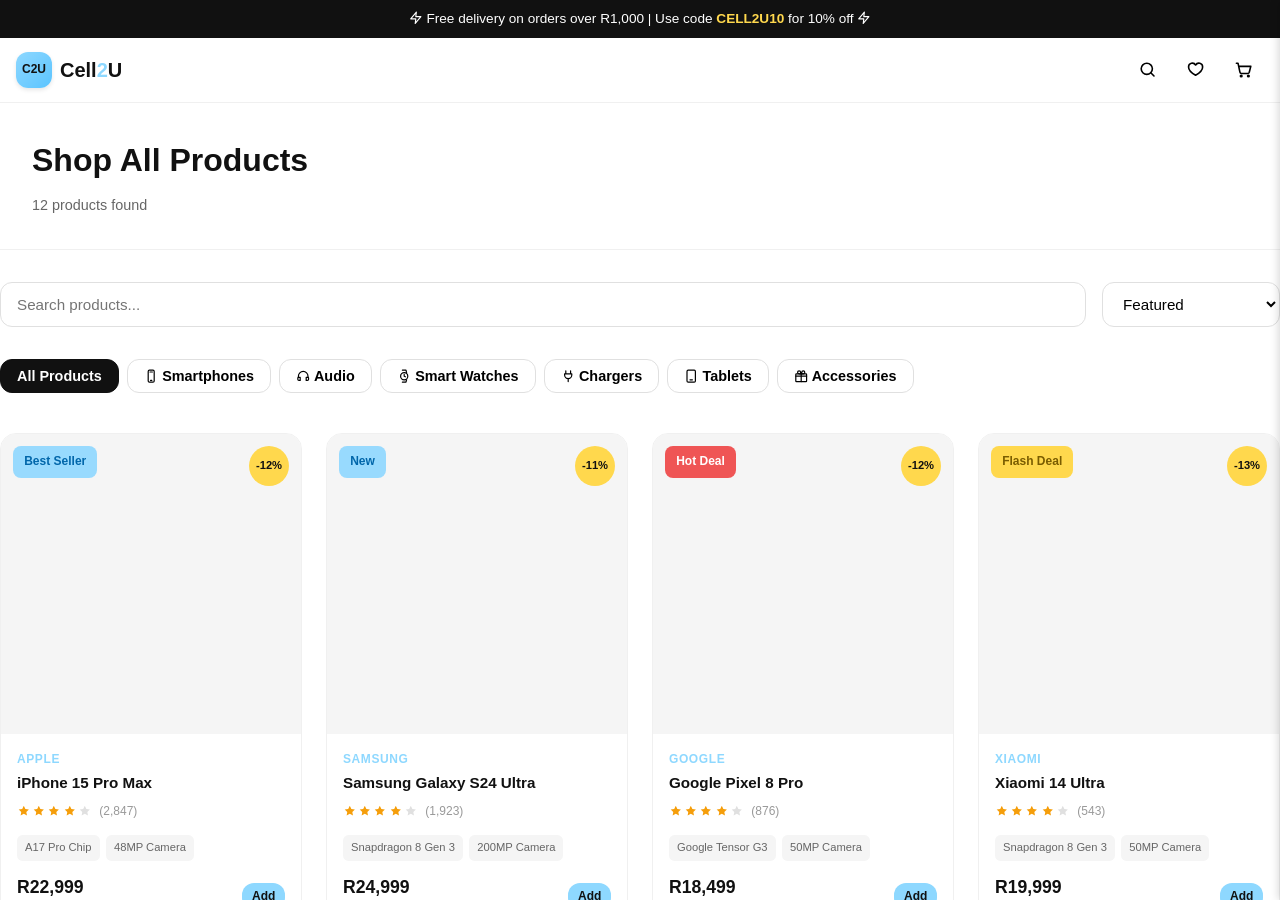
==== commit 8999ac3b: "Replace storefront emoji UI with SVG icons" ====
--- a/checkout.html
+++ b/checkout.html
@@ -117,7 +117,7 @@
             </div>
           </div>
           <div style="background:#dcfce7; color:#16a34a; padding:0.75rem; border-radius:0.75rem; font-size:0.85rem; margin-top:1rem;">
-            🔒 Secure SSL Simulation. No real charges will be made.
+            <span data-icon="lock"></span> Secure SSL Simulation. No real charges will be made.
           </div>
         </div>
 
@@ -150,6 +150,7 @@
     </div>
   </div>
 
+  <script src="js/icons.js"></script>
   <script src="js/app.js"></script>
 </body>
 </html>
--- a/css/styles.css
+++ b/css/styles.css
@@ -2522,3 +2522,35 @@
     flex-direction: column;
   }
 }
+
+/* ===== ICON SYSTEM ===== */
+.icon {
+  width: 1em;
+  height: 1em;
+  display: inline-block;
+  flex: 0 0 auto;
+  vertical-align: -0.14em;
+  stroke: currentColor;
+  fill: none;
+  stroke-width: 2;
+  stroke-linecap: round;
+  stroke-linejoin: round;
+}
+
+.icon-lg { width: 1.35em; height: 1.35em; }
+.icon-xl { width: 2.5rem; height: 2.5rem; }
+.icon-fill { fill: currentColor; stroke: none; }
+.nav-btn .icon { width: 1.2rem; height: 1.2rem; }
+.btn .icon { width: 1rem; height: 1rem; }
+.badge .icon { width: 0.95rem; height: 0.95rem; }
+.product-badge .icon { width: 0.8rem; height: 0.8rem; }
+.floating-btn .icon { width: 1.2rem; height: 1.2rem; }
+
+@media (prefers-reduced-motion: reduce) {
+  *, *::before, *::after {
+    animation-duration: 0.01ms !important;
+    animation-iteration-count: 1 !important;
+    scroll-behavior: auto !important;
+    transition-duration: 0.01ms !important;
+  }
+}
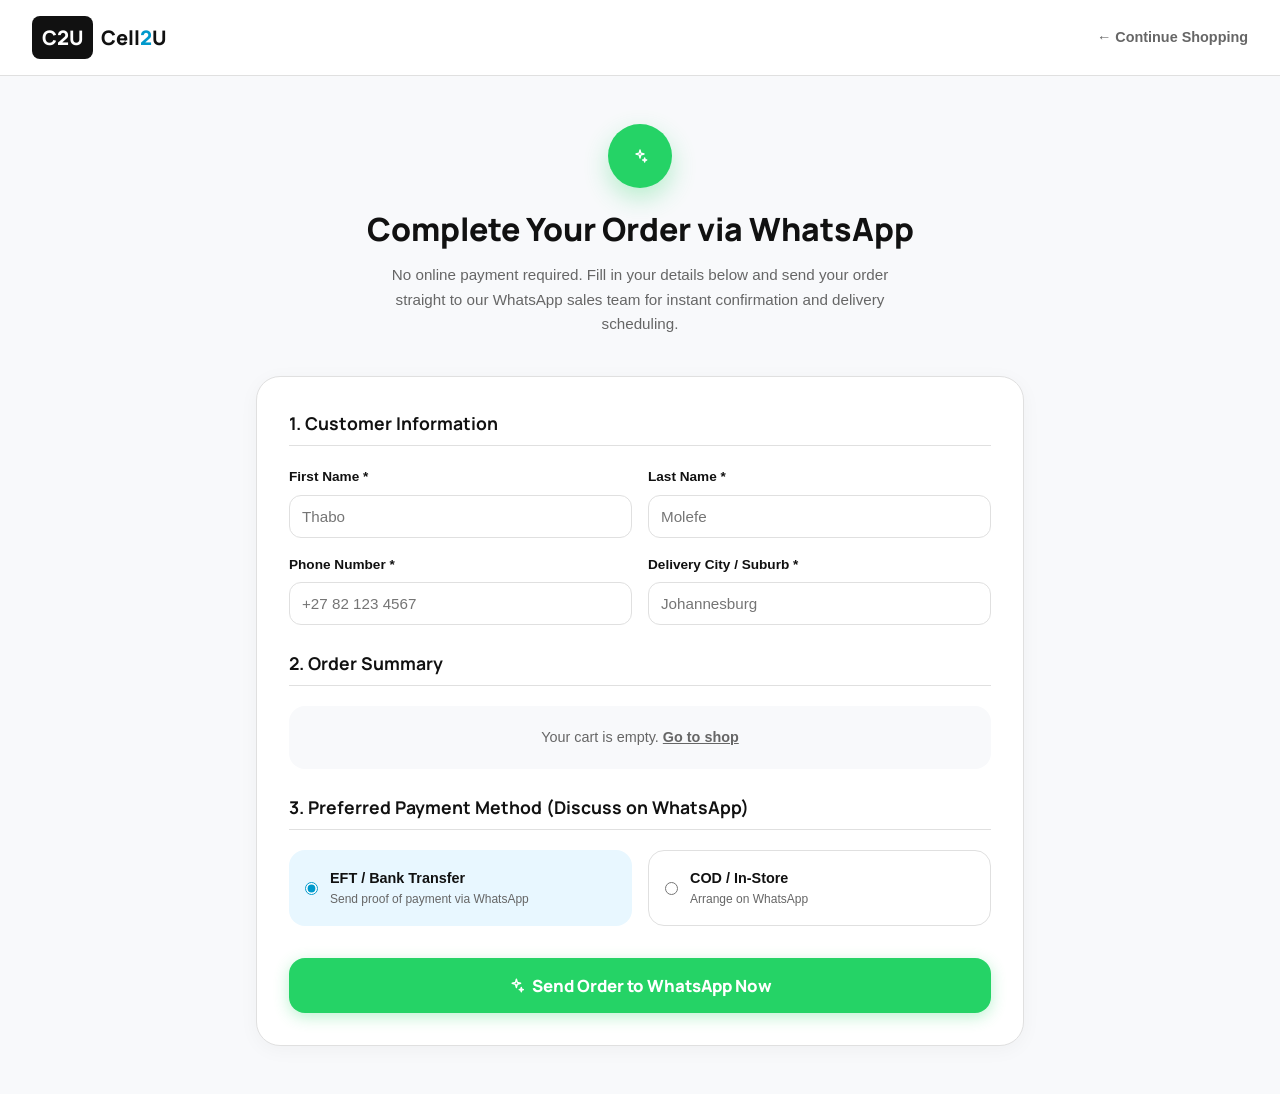
==== commit b91b8fca: "Replace online payment checkout with WhatsApp order route and add CMS guide" ====
--- a/checkout.html
+++ b/checkout.html
@@ -3,154 +3,176 @@
 <head>
   <meta charset="UTF-8">
   <meta name="viewport" content="width=device-width, initial-scale=1.0">
-  <title>Checkout | Cell2U</title>
+  <title>WhatsApp Order Enquiry | Cell2U</title>
   <link rel="stylesheet" href="css/styles.css">
+  <link rel="preconnect" href="https://fonts.googleapis.com">
+  <link rel="preconnect" href="https://fonts.gstatic.com" crossorigin>
+  <link href="https://fonts.googleapis.com/css2?family=Manrope:wght@600;700;800&family=Inter:wght@400;500;600&display=swap" rel="stylesheet">
 </head>
 <body style="background-color:#F8F9FB;">
 
-  <!-- Checkout Header -->
-  <div class="checkout-header">
+  <!-- Header -->
+  <header style="background:white; border-bottom:1px solid var(--border-grey); padding:1rem 0;">
     <div class="container" style="display:flex; justify-content:space-between; align-items:center;">
-      <a href="index.html" class="logo">
-        <div class="logo-icon">C2U</div>
-        <span class="logo-text">Cell<span class="highlight">2</span>U</span>
+      <a href="index.html" class="logo" style="text-decoration:none; display:flex; align-items:center; gap:0.5rem;">
+        <div style="background:#111; color:white; font-weight:800; padding:0.35rem 0.6rem; border-radius:0.5rem; font-family:'Manrope',sans-serif;">C2U</div>
+        <span style="font-family:'Manrope',sans-serif; font-weight:800; font-size:1.25rem; color:#111;">Cell<span style="color:#0099CC">2</span>U</span>
       </a>
-      <a href="shop.html" style="font-size:0.9rem; font-weight:600; color:var(--text-grey); text-decoration:none;">← Back to Shop</a>
+      <a href="shop.html" style="font-size:0.9rem; font-weight:600; color:var(--text-grey); text-decoration:none;">← Continue Shopping</a>
+    </div>
+  </header>
+
+  <div class="container" style="max-width:800px; padding:3rem 1rem;">
+    <div style="text-align:center; margin-bottom:2.5rem;">
+      <div style="display:inline-flex; background:#25D366; color:white; width:64px; height:64px; border-radius:50%; align-items:center; justify-content:center; margin-bottom:1rem; box-shadow:0 10px 25px rgba(37,211,102,0.3);">
+        <span data-icon="whatsapp" style="width:32px; height:32px; display:inline-block;"></span>
+      </div>
+      <h1 style="font-family:'Manrope',sans-serif; font-weight:800; font-size:2rem; color:#111; margin-bottom:0.5rem;">Complete Your Order via WhatsApp</h1>
+      <p style="color:var(--text-grey); font-size:0.95rem; max-width:500px; margin:0 auto;">No online payment required. Fill in your details below and send your order straight to our WhatsApp sales team for instant confirmation and delivery scheduling.</p>
+    </div>
+
+    <div style="background:white; border-radius:1.5rem; padding:2rem; box-shadow:0 4px 20px rgba(0,0,0,0.04); border:1px solid var(--border-grey);">
+      <form id="whatsapp-order-form" onsubmit="submitWhatsAppOrder(event)">
+        
+        <div style="font-family:'Manrope',sans-serif; font-weight:700; font-size:1.1rem; color:#111; margin-bottom:1.25rem; padding-bottom:0.5rem; border-bottom:1px solid var(--border-grey);">
+          1. Customer Information
+        </div>
+        
+        <div style="display:grid; grid-template-columns:1fr 1fr; gap:1rem; margin-bottom:1rem;">
+          <div>
+            <label style="display:block; font-size:0.85rem; font-weight:600; color:#111; margin-bottom:0.4rem;">First Name *</label>
+            <input type="text" id="cust-name" required placeholder="Thabo" style="width:100%; padding:0.75rem; border:1px solid var(--border-grey); border-radius:0.75rem; font-size:0.95rem;">
+          </div>
+          <div>
+            <label style="display:block; font-size:0.85rem; font-weight:600; color:#111; margin-bottom:0.4rem;">Last Name *</label>
+            <input type="text" id="cust-surname" required placeholder="Molefe" style="width:100%; padding:0.75rem; border:1px solid var(--border-grey); border-radius:0.75rem; font-size:0.95rem;">
+          </div>
+        </div>
+
+        <div style="display:grid; grid-template-columns:1fr 1fr; gap:1rem; margin-bottom:1.5rem;">
+          <div>
+            <label style="display:block; font-size:0.85rem; font-weight:600; color:#111; margin-bottom:0.4rem;">Phone Number *</label>
+            <input type="tel" id="cust-phone" required placeholder="+27 82 123 4567" style="width:100%; padding:0.75rem; border:1px solid var(--border-grey); border-radius:0.75rem; font-size:0.95rem;">
+          </div>
+          <div>
+            <label style="display:block; font-size:0.85rem; font-weight:600; color:#111; margin-bottom:0.4rem;">Delivery City / Suburb *</label>
+            <input type="text" id="cust-city" required placeholder="Johannesburg" style="width:100%; padding:0.75rem; border:1px solid var(--border-grey); border-radius:0.75rem; font-size:0.95rem;">
+          </div>
+        </div>
+
+        <div style="font-family:'Manrope',sans-serif; font-weight:700; font-size:1.1rem; color:#111; margin-bottom:1.25rem; padding-bottom:0.5rem; border-bottom:1px solid var(--border-grey);">
+          2. Order Summary
+        </div>
+
+        <div id="checkout-cart-summary" style="background:#F8F9FB; border-radius:1rem; padding:1.25rem; margin-bottom:1.5rem;">
+          <!-- Cart items injected by JS -->
+        </div>
+
+        <div style="font-family:'Manrope',sans-serif; font-weight:700; font-size:1.1rem; color:#111; margin-bottom:1.25rem; padding-bottom:0.5rem; border-bottom:1px solid var(--border-grey);">
+          3. Preferred Payment Method (Discuss on WhatsApp)
+        </div>
+
+        <div style="display:grid; grid-template-columns:1fr 1fr; gap:1rem; margin-bottom:2rem;">
+          <label style="display:flex; align-items:center; gap:0.75rem; padding:1rem; border:2px solid var(--brand-blue); border-radius:1rem; background:#E8F7FF; cursor:pointer;">
+            <input type="radio" name="payment" value="EFT / Bank Transfer" checked style="accent-color:#0099CC;">
+            <div>
+              <p style="font-weight:700; font-size:0.9rem; color:#111;">EFT / Bank Transfer</p>
+              <p style="font-size:0.75rem; color:var(--text-grey);">Send proof of payment via WhatsApp</p>
+            </div>
+          </label>
+          <label style="display:flex; align-items:center; gap:0.75rem; padding:1rem; border:1px solid var(--border-grey); border-radius:1rem; background:white; cursor:pointer;">
+            <input type="radio" name="payment" value="Cash on Delivery / Pickup" style="accent-color:#0099CC;">
+            <div>
+              <p style="font-weight:700; font-size:0.9rem; color:#111;">COD / In-Store</p>
+              <p style="font-size:0.75rem; color:var(--text-grey);">Arrange on WhatsApp</p>
+            </div>
+          </label>
+        </div>
+
+        <button type="submit" style="width:100%; background:#25D366; color:white; border:none; padding:1rem; border-radius:1rem; font-family:'Manrope',sans-serif; font-weight:800; font-size:1.05rem; display:flex; align-items:center; justify-content:center; gap:0.5rem; cursor:pointer; box-shadow:0 4px 15px rgba(37,211,102,0.3); transition:background 0.2s;">
+          <span data-icon="whatsapp" style="width:20px; height:20px; display:inline-block;"></span>
+          Send Order to WhatsApp Now
+        </button>
+      </form>
     </div>
   </div>
 
-  <div class="container checkout-container">
-    <h1>Checkout</h1>
-
-    <!-- Step indicator -->
-    <div class="step-indicator">
-      <div class="step">
-        <div class="step-circle active">1</div>
-        <div class="step-label active">Details</div>
-        <div class="step-connector"></div>
-      </div>
-      <div class="step">
-        <div class="step-circle inactive">2</div>
-        <div class="step-label">Shipping</div>
-        <div class="step-connector"></div>
-      </div>
-      <div class="step">
-        <div class="step-circle inactive">3</div>
-        <div class="step-label">Payment</div>
-        <div class="step-connector"></div>
-      </div>
-      <div class="step">
-        <div class="step-circle inactive">4</div>
-        <div class="step-label">Review</div>
-      </div>
-    </div>
-
-    <div class="checkout-grid">
-      <!-- Form container -->
-      <div class="checkout-form" id="checkout-form-container">
-        <!-- Step 1: Details -->
-        <div class="checkout-step-content" id="step-1">
-          <div class="form-section-title">Customer Details</div>
-          <div class="form-row-2">
-            <div class="form-group">
-              <label>First Name</label>
-              <input type="text" placeholder="John" required>
-            </div>
-            <div class="form-group">
-              <label>Last Name</label>
-              <input type="text" placeholder="Doe" required>
-            </div>
-          </div>
-          <div class="form-group">
-            <label>Email Address</label>
-            <input type="email" placeholder="john@email.com" required>
-          </div>
-          <div class="form-group">
-            <label>Phone Number</label>
-            <input type="tel" placeholder="+27 82 123 4567" required>
-          </div>
-        </div>
-
-        <!-- Step 2: Shipping -->
-        <div class="checkout-step-content" id="step-2" style="display:none;">
-          <div class="form-section-title">Shipping Address</div>
-          <div class="form-group">
-            <label>Street Address</label>
-            <input type="text" placeholder="123 Main Street">
-          </div>
-          <div class="form-row-2">
-            <div class="form-group">
-              <label>City</label>
-              <input type="text" placeholder="Johannesburg">
-            </div>
-            <div class="form-group">
-              <label>Province</label>
-              <select style="width:100%; padding:0.75rem; border:1px solid var(--border-grey); border-radius:0.75rem; background:white;">
-                <option>Gauteng</option>
-                <option>Western Cape</option>
-                <option>KwaZulu-Natal</option>
-                <option>Eastern Cape</option>
-              </select>
-            </div>
-          </div>
-          <div class="form-group">
-            <label>Postal Code</label>
-            <input type="text" placeholder="2000">
-          </div>
-        </div>
-
-        <!-- Step 3: Payment Simulation -->
-        <div class="checkout-step-content" id="step-3" style="display:none;">
-          <div class="form-section-title">Payment Information (Simulation)</div>
-          <div class="form-group">
-            <label>Card Number</label>
-            <input type="text" placeholder="4242 4242 4242 4242">
-          </div>
-          <div class="form-row-2">
-            <div class="form-group">
-              <label>Expiry Date</label>
-              <input type="text" placeholder="MM/YY">
-            </div>
-            <div class="form-group">
-              <label>CVV</label>
-              <input type="text" placeholder="123">
-            </div>
-          </div>
-          <div style="background:#dcfce7; color:#16a34a; padding:0.75rem; border-radius:0.75rem; font-size:0.85rem; margin-top:1rem;">
-            <span data-icon="lock"></span> Secure SSL Simulation. No real charges will be made.
-          </div>
-        </div>
-
-        <!-- Step 4: Review -->
-        <div class="checkout-step-content" id="step-4" style="display:none;">
-          <div class="form-section-title">Order Review</div>
-          <p style="color:var(--text-grey); font-size:0.9rem; margin-bottom:1rem;">Please review your items and details before placing your order.</p>
-          <div style="background:#f9f9f9; padding:1rem; border-radius:0.75rem; font-size:0.9rem;">
-            <p><strong>Delivery:</strong> Standard Nationwide Delivery (2–4 business days)</p>
-            <p><strong>Payment Method:</strong> Simulated Credit Card</p>
-          </div>
-        </div>
-
-        <!-- Actions -->
-        <div class="checkout-actions">
-          <button class="btn btn-secondary" id="checkout-back-btn" style="display:none;">Back</button>
-          <button class="btn btn-primary" id="checkout-next-btn">Continue</button>
-        </div>
-      </div>
-
-      <!-- Summary sidebar -->
-      <div class="checkout-summary">
-        <div class="summary-title">Order Summary</div>
-        <div class="summary-items" id="checkout-summary-items"></div>
-        <div class="summary-divider"></div>
-        <div class="summary-row"><span>Subtotal</span><span id="checkout-subtotal">R0</span></div>
-        <div class="summary-row"><span>Shipping</span><span id="checkout-shipping">R0</span></div>
-        <div class="summary-row total"><span>Total</span><span id="checkout-total">R0</span></div>
-      </div>
-    </div>
-  </div>
-
+  <script src="data/config.js"></script>
   <script src="js/icons.js"></script>
   <script src="js/app.js"></script>
+  <script>
+    document.addEventListener('DOMContentLoaded', () => {
+      renderCheckoutSummary();
+    });
+
+    function renderCheckoutSummary() {
+      const container = document.getElementById('checkout-cart-summary');
+      const cart = Cell2UStore.getCart();
+      if (!cart || cart.length === 0) {
+        container.innerHTML = '<p style="color:var(--text-grey); font-size:0.9rem; text-align:center;">Your cart is empty. <a href="shop.html" style="color:var(--brand-blue); font-weight:600;">Go to shop</a></p>';
+        return;
+      }
+      let html = '<div style="display:flex; flex-direction:column; gap:0.75rem; margin-bottom:1rem;">';
+      let total = 0;
+      cart.forEach(item => {
+        const itemTotal = item.price * item.quantity;
+        total += itemTotal;
+        html += `
+          <div style="display:flex; justify-content:space-between; align-items:center; font-size:0.9rem;">
+            <div>
+              <span style="font-weight:600; color:#111;">${item.name}</span>
+              <span style="color:var(--text-grey); font-size:0.8rem; margin-left:0.5rem;">(x${item.quantity})</span>
+            </div>
+            <span style="font-family:'Manrope',sans-serif; font-weight:700; color:#111;">R${itemTotal.toLocaleString()}</span>
+          </div>
+        `;
+      });
+      html += '</div>';
+      html += `
+        <div style="border-top:1px solid var(--border-grey); padding-top:0.75rem; display:flex; justify-content:space-between; align-items:center;">
+          <span style="font-family:'Manrope',sans-serif; font-weight:800; color:#111;">Total Amount</span>
+          <span style="font-family:'Manrope',sans-serif; font-weight:800; font-size:1.25rem; color:#0099CC;">R${total.toLocaleString()}</span>
+        </div>
+      `;
+      container.innerHTML = html;
+    }
+
+    function submitWhatsAppOrder(event) {
+      event.preventDefault();
+      const name = document.getElementById('cust-name').value.trim();
+      const surname = document.getElementById('cust-surname').value.trim();
+      const phone = document.getElementById('cust-phone').value.trim();
+      const city = document.getElementById('cust-city').value.trim();
+      const paymentMethod = document.querySelector('input[name="payment"]:checked').value;
+
+      const cart = Cell2UStore.getCart();
+      if (!cart || cart.length === 0) {
+        alert('Your cart is empty!');
+        return;
+      }
+
+      let itemsText = cart.map(item => `• ${item.name} (Qty: ${item.quantity}) - R${(item.price * item.quantity).toLocaleString()}`).join('\n');
+      let total = cart.reduce((sum, item) => sum + (item.price * item.quantity), 0);
+
+      const message = `*NEW CELL2U ORDER ENQUIRY*\n\n` +
+        `*Customer:* ${name} ${surname}\n` +
+        `*Phone:* ${phone}\n` +
+        `*Delivery City:* ${city}\n` +
+        `*Payment Method:* ${paymentMethod}\n\n` +
+        `*Items Ordered:*\n${itemsText}\n\n` +
+        `*Total:* R${total.toLocaleString()}\n\n` +
+        `Please confirm availability and delivery!`;
+
+      const phoneNumber = window.CELL2U_CONFIG?.whatsappNumber || '+27123456789';
+      const cleanNumber = phoneNumber.replace(/[^0-9]/g, '');
+      const encoded = encodeURIComponent(message);
+      
+      // Clear cart
+      localStorage.removeItem('cell2u_cart');
+
+      // Open WhatsApp
+      window.location.href = `https://wa.me/${cleanNumber}?text=${encoded}`;
+    }
+  </script>
 </body>
 </html>
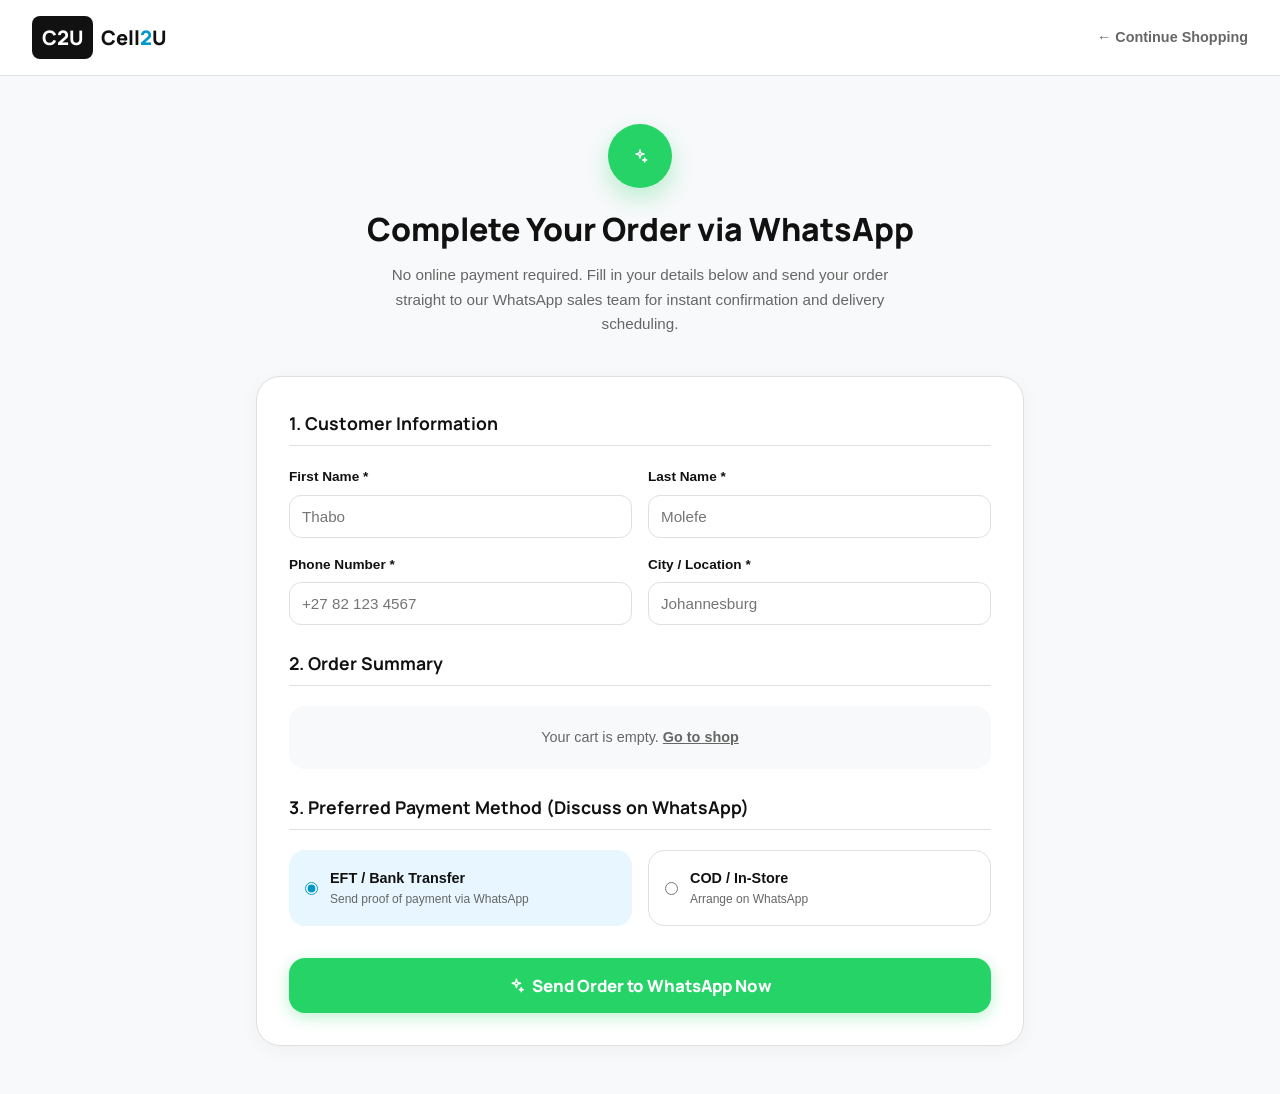
==== commit a81e0070: "Remove email, shipping, and delivery references; add robust SEO for Google indexing" ====
--- a/checkout.html
+++ b/checkout.html
@@ -55,7 +55,7 @@
             <input type="tel" id="cust-phone" required placeholder="+27 82 123 4567" style="width:100%; padding:0.75rem; border:1px solid var(--border-grey); border-radius:0.75rem; font-size:0.95rem;">
           </div>
           <div>
-            <label style="display:block; font-size:0.85rem; font-weight:600; color:#111; margin-bottom:0.4rem;">Delivery City / Suburb *</label>
+            <label style="display:block; font-size:0.85rem; font-weight:600; color:#111; margin-bottom:0.4rem;">City / Location *</label>
             <input type="text" id="cust-city" required placeholder="Johannesburg" style="width:100%; padding:0.75rem; border:1px solid var(--border-grey); border-radius:0.75rem; font-size:0.95rem;">
           </div>
         </div>
@@ -161,9 +161,9 @@
         `*Payment Method:* ${paymentMethod}\n\n` +
         `*Items Ordered:*\n${itemsText}\n\n` +
         `*Total:* R${total.toLocaleString()}\n\n` +
-        `Please confirm availability and delivery!`;
+        `Please confirm availability!`;
 
-      const phoneNumber = window.CELL2U_CONFIG?.whatsappNumber || '+27123456789';
+      const phoneNumber = (typeof window.getCell2UWhatsAppNumber === 'function') ? window.getCell2UWhatsAppNumber() : (window.CELL2U_CONFIG?.whatsappNumber || '+27123456789');
       const cleanNumber = phoneNumber.replace(/[^0-9]/g, '');
       const encoded = encodeURIComponent(message);
       
